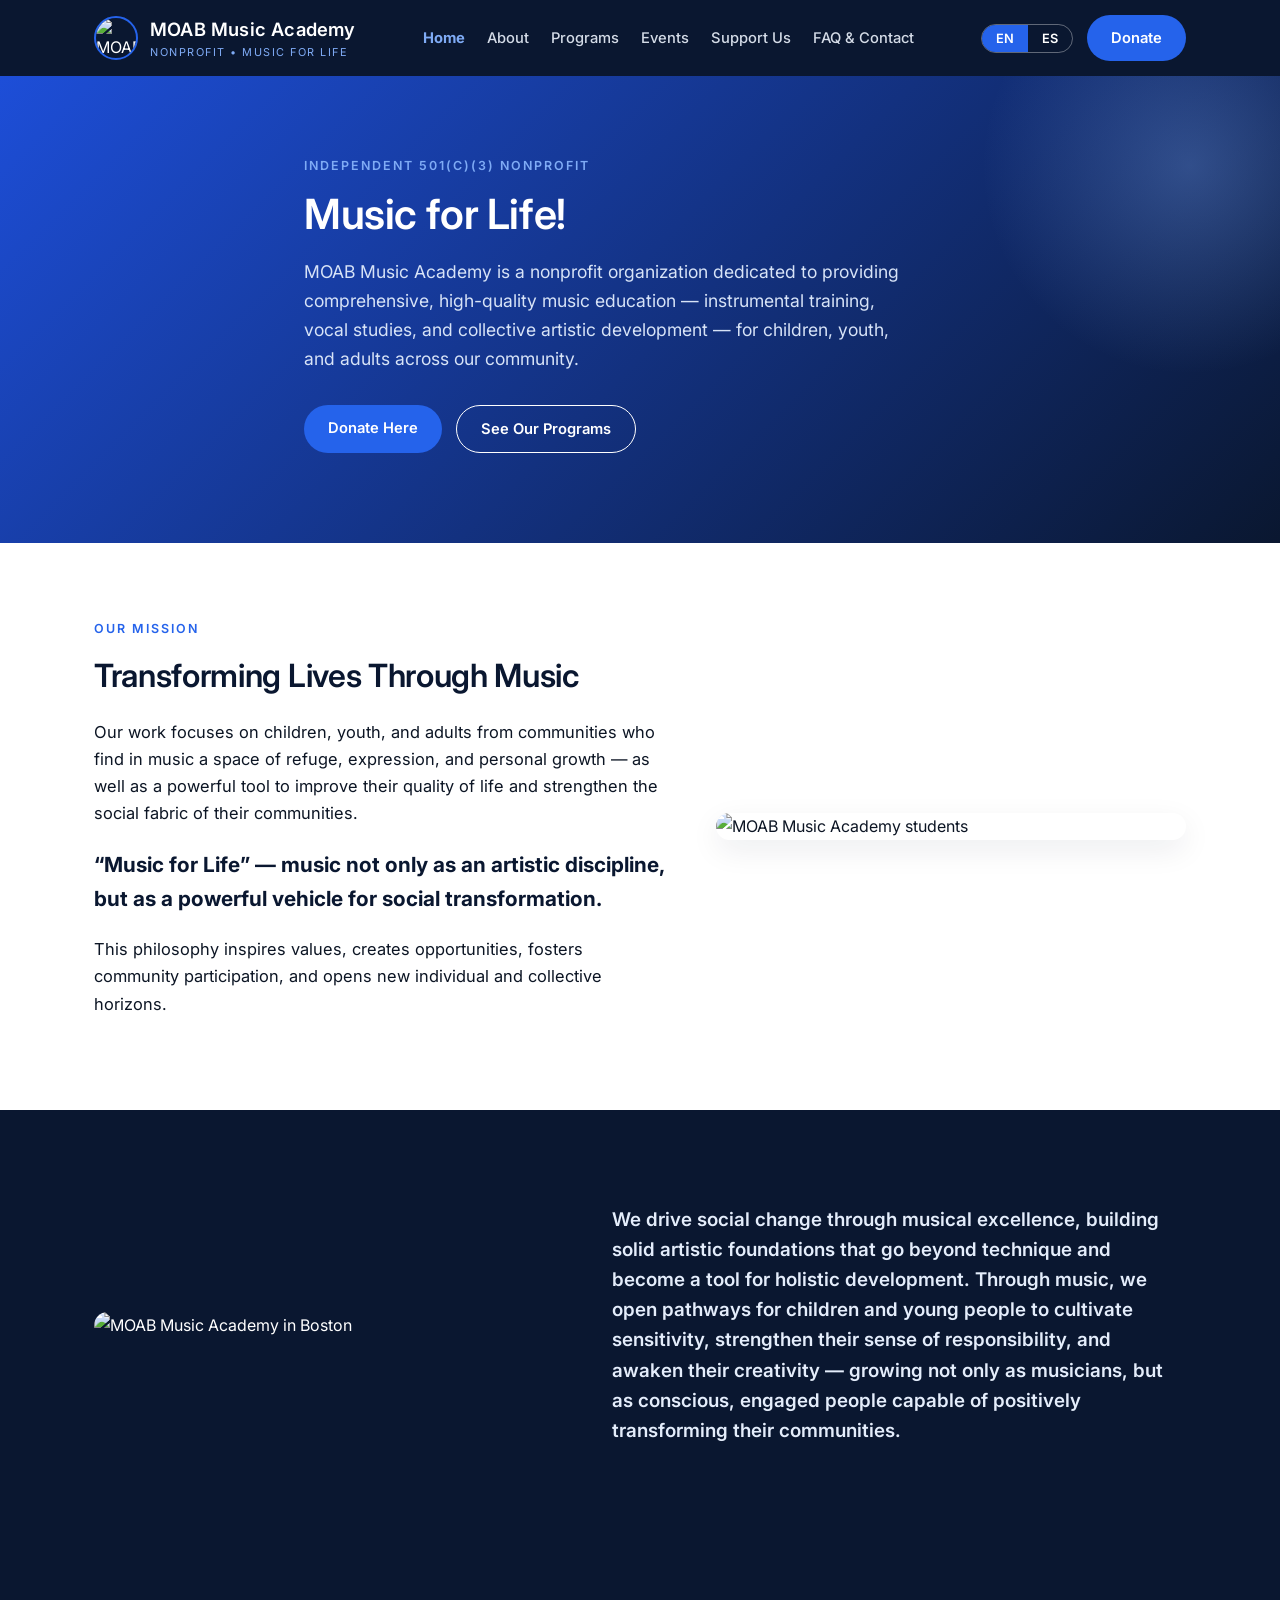
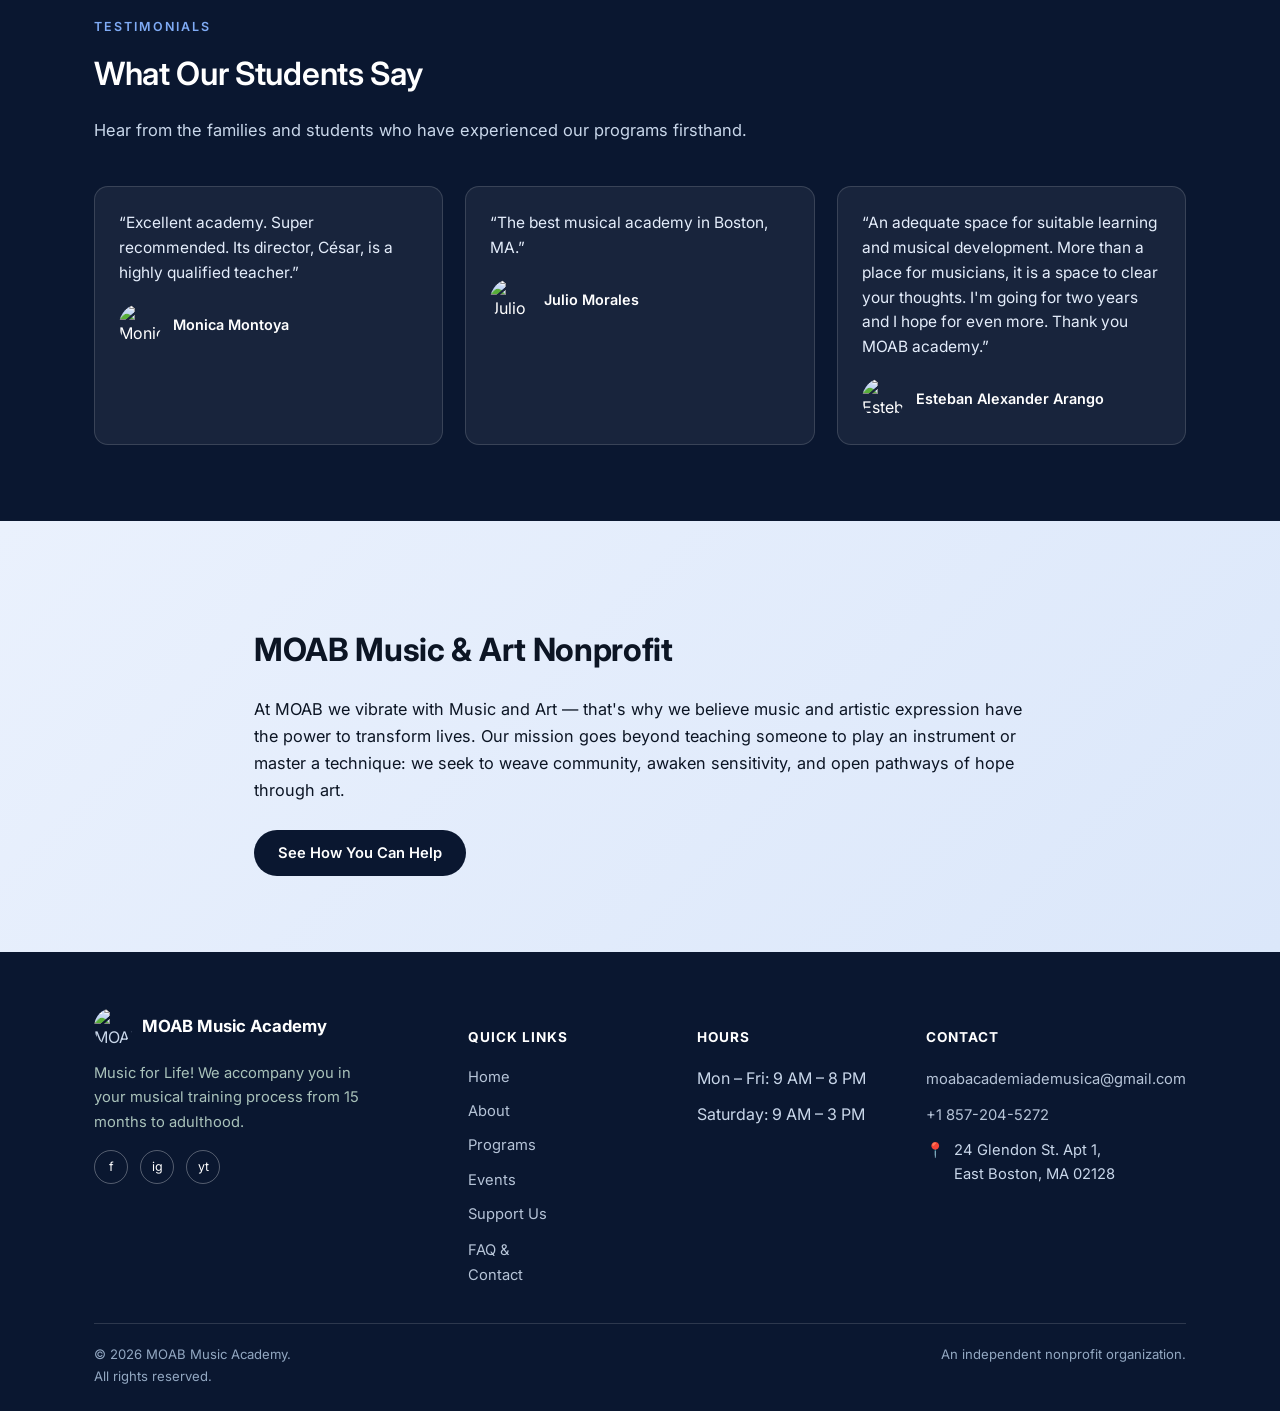
==== index.html @ a7139f4e "Initial Code Seed" ====
<!DOCTYPE html>
<html lang="en" data-lang="en">
<head>
<meta charset="UTF-8">
<meta name="viewport" content="width=device-width, initial-scale=1.0">
<title>MOAB Music Academy | Nonprofit — Music for Life</title>
<meta name="description" content="MOAB Music Academy is an independent nonprofit dedicated to transforming lives through comprehensive music education for children, youth, and adults.">
<link rel="icon" href="https://moabacademiademusica.com/wp-content/uploads/2023/11/moab-academia-de-musica.png">
<link rel="preconnect" href="https://fonts.googleapis.com">
<link href="https://fonts.googleapis.com/css2?family=Inter:wght@400;500;600;700;800&display=swap" rel="stylesheet">
<link rel="stylesheet" href="css/styles.css">
</head>
<body>

<header>
  <div class="header-inner wrap">
    <a class="brand-group" href="index.html">
      <img src="https://moabacademiademusica.com/wp-content/uploads/2023/11/moab-academia-de-musica.png" alt="MOAB Music Academy logo">
      <div class="brand">MOAB Music Academy
        <small><span data-i18n-en>Nonprofit &bull; Music for Life</span><span data-i18n-es>Sin fines de lucro &bull; Música para la Vida</span></small>
      </div>
    </a>
    <nav id="siteNav">
      <a href="index.html" class="active"><span data-i18n-en>Home</span><span data-i18n-es>Inicio</span></a>
      <a href="pages/about.html"><span data-i18n-en>About</span><span data-i18n-es>Nosotros</span></a>
      <a href="pages/programs.html"><span data-i18n-en>Programs</span><span data-i18n-es>Programas</span></a>
      <a href="pages/events.html"><span data-i18n-en>Events</span><span data-i18n-es>Eventos</span></a>
      <a href="pages/support.html"><span data-i18n-en>Support Us</span><span data-i18n-es>Apóyanos</span></a>
      <a href="pages/faq-contact.html"><span data-i18n-en>FAQ &amp; Contact</span><span data-i18n-es>FAQ y Contacto</span></a>
    </nav>
    <div class="header-actions">
      <div class="lang-toggle">
        <button type="button" data-set-lang="en" class="active">EN</button>
        <button type="button" data-set-lang="es">ES</button>
      </div>
      <a class="btn btn-gold" href="https://www.zeffy.com/en-US/donation-form/donate-to-make-a-difference-20877" target="_blank" rel="noopener">
        <span data-i18n-en>Donate</span><span data-i18n-es>Donar</span>
      </a>
      <button type="button" class="nav-toggle" id="navToggle" aria-label="Toggle navigation" aria-expanded="false">&#9776;</button>
    </div>
  </div>
</header>

<section class="hero">
  <div class="wrap hero-inner">
    <div class="eyebrow"><span data-i18n-en>Independent 501(c)(3) Nonprofit</span><span data-i18n-es>Organización Sin Fines de Lucro Independiente</span></div>
    <h1><span data-i18n-en>Music for Life!</span><span data-i18n-es>¡Música para la Vida!</span></h1>
    <p class="lead">
      <span data-i18n-en>MOAB Music Academy is a nonprofit organization dedicated to providing comprehensive, high-quality music education — instrumental training, vocal studies, and collective artistic development — for children, youth, and adults across our community.</span>
      <span data-i18n-es>MOAB academia de música es una organización sin fines de lucro dedicada a brindar educación musical integral y de alta calidad en formación instrumental, estudios vocales y procesos de desarrollo artístico colectivo, para niños, jóvenes y adultos de nuestra comunidad.</span>
    </p>
    <div class="hero-ctas">
      <a class="btn btn-gold" href="https://www.zeffy.com/en-US/donation-form/donate-to-make-a-difference-20877" target="_blank" rel="noopener">
        <span data-i18n-en>Donate Here</span><span data-i18n-es>Dona Aquí</span>
      </a>
      <a class="btn btn-outline" href="pages/programs.html"><span data-i18n-en>See Our Programs</span><span data-i18n-es>Ver Programas</span></a>
    </div>
  </div>
</section>

<section class="mission" id="mission">
  <div class="wrap mission-grid">
    <div>
      <div class="section-head" style="margin-bottom:0;">
        <div class="eyebrow"><span data-i18n-en>Our Mission</span><span data-i18n-es>Nuestra Misión</span></div>
        <h2><span data-i18n-en>Transforming Lives Through Music</span><span data-i18n-es>Transformando Vidas a través de la Música</span></h2>
      </div>
      <p>
        <span data-i18n-en>Our work focuses on children, youth, and adults from communities who find in music a space of refuge, expression, and personal growth — as well as a powerful tool to improve their quality of life and strengthen the social fabric of their communities.</span>
        <span data-i18n-es>Nuestro trabajo se centra en niños, jóvenes y adultos de comunidades que encuentran en la música un espacio de refugio, expresión y crecimiento personal, así como una poderosa herramienta para mejorar su calidad de vida y fortalecer el tejido social de sus entornos.</span>
      </p>
      <p class="quote">
        <span data-i18n-en>“Music for Life” — music not only as an artistic discipline, but as a powerful vehicle for social transformation.</span>
        <span data-i18n-es>«Música para la Vida» — la música no solo como disciplina artística, sino como un poderoso vehículo de transformación social.</span>
      </p>
      <p>
        <span data-i18n-en>This philosophy inspires values, creates opportunities, fosters community participation, and opens new individual and collective horizons.</span>
        <span data-i18n-es>Esta filosofía inspira valores, crea oportunidades, fomenta la participación comunitaria y abre nuevos horizontes individuales y colectivos.</span>
      </p>
    </div>
    <figure>
      <img src="https://moabacademiademusica.com/wp-content/uploads/2025/07/WhatsApp-Image-2025-07-31-at-12.45.04-PM-1024x768.jpeg" alt="MOAB Music Academy students">
    </figure>
  </div>
</section>

<section class="impact">
  <div class="wrap impact-grid">
    <figure>
      <img src="https://moabacademiademusica.com/wp-content/uploads/2024/02/moab-academia-de-musica-en-boston-1024x640.jpg" alt="MOAB Music Academy in Boston">
    </figure>
    <p>
      <span data-i18n-en>We drive social change through musical excellence, building solid artistic foundations that go beyond technique and become a tool for holistic development. Through music, we open pathways for children and young people to cultivate sensitivity, strengthen their sense of responsibility, and awaken their creativity — growing not only as musicians, but as conscious, engaged people capable of positively transforming their communities.</span>
      <span data-i18n-es>Impulsamos el cambio social a través de la excelencia musical, construyendo bases artísticas sólidas que van más allá de la técnica y se convierten en una herramienta para el desarrollo integral. A través de la música, abrimos caminos para que niños y jóvenes cultiven la sensibilidad, fortalezcan su sentido de responsabilidad y despierten su creatividad, creciendo no solo como músicos, sino como personas conscientes y comprometidas, capaces de transformar positivamente sus comunidades.</span>
    </p>
  </div>
</section>

<section class="testimonials" id="testimonials">
  <div class="wrap">
    <div class="section-head">
      <div class="eyebrow">Testimonials</div>
      <h2><span data-i18n-en>What Our Students Say</span><span data-i18n-es>Lo Que Dicen Nuestros Estudiantes</span></h2>
      <p><span data-i18n-en>Hear from the families and students who have experienced our programs firsthand.</span><span data-i18n-es>Escucha a las familias y estudiantes que han vivido nuestros programas de primera mano.</span></p>
    </div>
    <div class="testimonial-grid">
      <div class="testimonial-card">
        <p class="quote-text">
          <span data-i18n-en>“Excellent academy. Super recommended. Its director, César, is a highly qualified teacher.”</span>
          <span data-i18n-es>«Excelente academia. Súper recomendada. Su director, César, es un profesor altamente calificado.»</span>
        </p>
        <div class="testimonial-author">
          <img src="https://lh3.googleusercontent.com/a/ACg8ocKk3Lwdrh3x44LykgbctIXeVaFhOirCBmru7QpdMvoB=w75-h75-p-rp-mo-br100" alt="Monica Montoya">
          <span>Monica Montoya</span>
        </div>
      </div>
      <div class="testimonial-card">
        <p class="quote-text">
          <span data-i18n-en>“The best musical academy in Boston, MA.”</span>
          <span data-i18n-es>«La mejor academia musical en Boston, MA.»</span>
        </p>
        <div class="testimonial-author">
          <img src="https://lh3.googleusercontent.com/a-/ALV-UjWRzbzKR6xZfwH-UY7AL3IWiuoI43zKvh2vhOGng_5Vin4=w75-h75-p-rp-mo-ba2-br100" alt="Julio Morales">
          <span>Julio Morales</span>
        </div>
      </div>
      <div class="testimonial-card">
        <p class="quote-text">
          <span data-i18n-en>“An adequate space for suitable learning and musical development. More than a place for musicians, it is a space to clear your thoughts. I'm going for two years and I hope for even more. Thank you MOAB academy.”</span>
          <span data-i18n-es>«Un espacio adecuado para el aprendizaje y desarrollo musical. Más que un lugar para músicos, es un espacio para despejar la mente. Llevo dos años y espero muchos más. Gracias academia MOAB.»</span>
        </p>
        <div class="testimonial-author">
          <img src="https://lh3.googleusercontent.com/a-/ALV-UjVg_ewZDcmVpudzmYICzy_cIBeMr6qkjnoK7-DQwFix1kt4=w75-h75-p-rp-mo-br100" alt="Esteban Alexander Arango">
          <span>Esteban Alexander Arango</span>
        </div>
      </div>
    </div>
  </div>
</section>

<section class="statement">
  <div class="wrap statement-inner">
    <h2><span data-i18n-en>MOAB Music &amp; Art Nonprofit</span><span data-i18n-es>MOAB Música y Arte Nonprofit</span></h2>
    <p>
      <span data-i18n-en>At MOAB we vibrate with Music and Art — that's why we believe music and artistic expression have the power to transform lives. Our mission goes beyond teaching someone to play an instrument or master a technique: we seek to weave community, awaken sensitivity, and open pathways of hope through art.</span>
      <span data-i18n-es>En MOAB vibramos con la Música y el Arte, es por esto que creemos que la música y las expresiones artísticas tienen el poder de transformar vidas. Nuestra misión va más allá de enseñar a tocar un instrumento o dominar una técnica: buscamos tejer comunidad, despertar sensibilidad y abrir caminos de esperanza a través del arte.</span>
    </p>
    <a class="btn" href="pages/support.html">
      <span data-i18n-en>See How You Can Help</span><span data-i18n-es>Mira Cómo Puedes Ayudar</span>
    </a>
  </div>
</section>

<footer id="contact">
  <div class="wrap">
    <div class="footer-grid">
      <div>
        <div class="footer-brand">
          <img src="https://moabacademiademusica.com/wp-content/uploads/2023/11/moab-academia-de-musica.png" alt="MOAB logo">
          <span>MOAB Music Academy</span>
        </div>
        <p style="max-width:280px; font-size:0.92rem; color:#a9c2ba;">
          <span data-i18n-en>Music for Life! We accompany you in your musical training process from 15 months to adulthood.</span>
          <span data-i18n-es>¡Música para la Vida! Te acompañamos en tu proceso de formación musical desde los 15 meses hasta la adultez.</span>
        </p>
        <div class="socials">
          <a href="https://www.facebook.com/moabacademiamusica" target="_blank" rel="noopener" aria-label="Facebook">f</a>
          <a href="https://www.instagram.com/moab_academia_musica/" target="_blank" rel="noopener" aria-label="Instagram">ig</a>
          <a href="https://youtube.com/@MoabAcademia?si=XvDRwm4BklLlCstu" target="_blank" rel="noopener" aria-label="YouTube">yt</a>
        </div>
      </div>
      <div>
        <h4><span data-i18n-en>Quick Links</span><span data-i18n-es>Enlaces</span></h4>
        <ul>
          <li><a href="index.html"><span data-i18n-en>Home</span><span data-i18n-es>Inicio</span></a></li>
          <li><a href="pages/about.html"><span data-i18n-en>About</span><span data-i18n-es>Nosotros</span></a></li>
          <li><a href="pages/programs.html"><span data-i18n-en>Programs</span><span data-i18n-es>Programas</span></a></li>
          <li><a href="pages/events.html"><span data-i18n-en>Events</span><span data-i18n-es>Eventos</span></a></li>
          <li><a href="pages/support.html"><span data-i18n-en>Support Us</span><span data-i18n-es>Apóyanos</span></a></li>
          <li><a href="pages/faq-contact.html">FAQ &amp; <span data-i18n-en>Contact</span><span data-i18n-es>Contacto</span></a></li>
        </ul>
      </div>
      <div>
        <h4><span data-i18n-en>Hours</span><span data-i18n-es>Horario</span></h4>
        <ul>
          <li><span data-i18n-en>Mon – Fri: 9 AM – 8 PM</span><span data-i18n-es>Lun – Vie: 9 AM – 8 PM</span></li>
          <li><span data-i18n-en>Saturday: 9 AM – 3 PM</span><span data-i18n-es>Sábado: 9 AM – 3 PM</span></li>
        </ul>
      </div>
      <div>
        <h4><span data-i18n-en>Contact</span><span data-i18n-es>Contacto</span></h4>
        <ul>
          <li><a href="mailto:moabacademiademusica@gmail.com">moabacademiademusica@gmail.com</a></li>
          <li><a href="tel:+18572045272">+1 857-204-5272</a></li>
          <li class="address-block">
            <span>&#128205;</span>
            <span>24 Glendon St. Apt 1,<br>East Boston, MA 02128</span>
          </li>
        </ul>
      </div>
    </div>
    <div class="footer-bottom">
      <span>&copy; 2026 MOAB Music Academy. <span data-i18n-en>All rights reserved.</span><span data-i18n-es>Todos los derechos reservados.</span></span>
      <span data-i18n-en>An independent nonprofit organization.</span>
      <span data-i18n-es>Una organización independiente sin fines de lucro.</span>
    </div>
  </div>
</footer>

<script src="js/script.js"></script>
</body>
</html>
---- css/styles.css ----
:root{
  --ink:#0c1524;
  --teal:#1d4ed8;
  --teal-dark:#0a1730;
  --gold:#2563eb;
  --gold-light:#7fabf5;
  --cream:#f5f8fd;
  --paper:#ffffff;
  --muted:#57667a;
  --border:#dee6f2;
  --radius:14px;
  --shadow:0 10px 30px rgba(10,23,48,0.08);
}
*{box-sizing:border-box;}
html{scroll-behavior:smooth;}
body{
  margin:0;
  font-family:'Inter',sans-serif;
  color:var(--ink);
  background:var(--cream);
  line-height:1.65;
}
h1,h2,h3,h4,.brand{
  font-family:'Inter',sans-serif;
  font-weight:700;
  letter-spacing:-0.01em;
}
a{color:inherit;}
img{max-width:100%;display:block;}
.wrap{max-width:1140px;margin:0 auto;padding:0 24px;}
[data-i18n-es]{display:none;}
html[data-lang="es"] [data-i18n-en]{display:none;}
html[data-lang="es"] [data-i18n-es]{display:inline;}
html[data-lang="es"] span[data-i18n-es], html[data-lang="es"] p[data-i18n-es], html[data-lang="es"] div[data-i18n-es]{display:block;}
html[data-lang="en"] span[data-i18n-en], html[data-lang="en"] p[data-i18n-en], html[data-lang="en"] div[data-i18n-en]{display:block;}

/* HEADER */
header{
  position:sticky; top:0; z-index:50;
  background:var(--teal-dark);
  color:#fff;
}
.header-inner{
  display:flex; align-items:center; justify-content:space-between;
  padding:14px 24px; gap:20px; flex-wrap:wrap;
}
.brand-group{display:flex; align-items:center; gap:12px; text-decoration:none;}
.brand-group img{width:44px; height:44px; border-radius:50%; border:2px solid var(--gold);}
.brand{font-size:1.15rem; font-weight:600; color:#fff; letter-spacing:0.2px;}
.brand small{display:block; font-family:'Inter',sans-serif; font-weight:400; font-size:0.68rem; color:var(--gold-light); letter-spacing:1.5px; text-transform:uppercase;}
nav{display:flex; align-items:center; gap:22px; flex-wrap:wrap;}
nav a{
  font-size:0.92rem; font-weight:500; text-decoration:none;
  color:#eaf1fb; opacity:0.9; transition:opacity .2s;
}
nav a:hover, nav a.active{opacity:1;}
nav a.active{color:var(--gold-light); font-weight:700;}
.header-actions{display:flex; align-items:center; gap:14px;}
.lang-toggle{
  display:flex; border:1px solid rgba(255,255,255,0.35); border-radius:999px; overflow:hidden;
}
.lang-toggle button{
  border:none; background:transparent; color:#fff; padding:6px 14px; font-size:0.8rem; font-weight:600; cursor:pointer;
  font-family:'Inter',sans-serif;
}
.lang-toggle button.active{background:var(--gold); color:#fff;}
.btn{
  display:inline-block; padding:11px 24px; border-radius:999px; font-weight:600; font-size:0.92rem;
  text-decoration:none; transition:transform .18s ease, box-shadow .18s ease;
}
.btn-gold{background:var(--gold); color:#fff;}
.btn-gold:hover{transform:translateY(-2px); box-shadow:0 8px 18px rgba(37,99,235,0.35);}
.btn-outline{border:1.5px solid #fff; color:#fff; background:transparent;}
.btn-outline:hover{background:rgba(255,255,255,0.12);}

/* NAV TOGGLE (mobile) */
.nav-toggle{
  display:none; background:none; border:1px solid rgba(255,255,255,0.35); border-radius:8px;
  color:#fff; padding:7px 11px; font-size:1.05rem; cursor:pointer; line-height:1;
}

/* HERO (home) */
.hero{
  background:linear-gradient(135deg, var(--teal) 0%, var(--teal-dark) 100%);
  color:#fff; padding:80px 0 90px; position:relative; overflow:hidden;
}
.hero::after{
  content:""; position:absolute; right:-120px; top:-120px; width:420px; height:420px;
  border-radius:50%; background:radial-gradient(circle, rgba(127,171,245,0.30), transparent 70%);
}
.hero-inner{position:relative; z-index:1; max-width:720px;}
.eyebrow{
  color:var(--gold-light); text-transform:uppercase; letter-spacing:2px; font-size:0.78rem; font-weight:600;
}
.hero h1{font-size:2.6rem; line-height:1.15; margin:14px 0 18px; font-weight:600;}
.hero p.lead{font-size:1.1rem; color:#d7e3f7; max-width:600px; margin-bottom:32px;}
.hero-ctas{display:flex; gap:14px; flex-wrap:wrap;}

/* PAGE HERO (inner pages) */
.page-hero{
  background:linear-gradient(135deg, var(--teal) 0%, var(--teal-dark) 100%);
  color:#fff; padding:56px 0; position:relative; overflow:hidden;
}
.page-hero::after{
  content:""; position:absolute; right:-100px; top:-100px; width:320px; height:320px;
  border-radius:50%; background:radial-gradient(circle, rgba(127,171,245,0.28), transparent 70%);
}
.page-hero-inner{position:relative; z-index:1;}
.page-hero h1{font-size:2.1rem; margin:10px 0 8px; font-weight:600;}
.page-hero .crumbs{font-size:0.86rem; color:#c9d7ea;}
.page-hero .crumbs a{text-decoration:none; opacity:0.85;}
.page-hero .crumbs a:hover{opacity:1;}
.page-hero p.lead{font-size:1.02rem; color:#d7e3f7; max-width:620px; margin:8px 0 0;}

section{padding:76px 0;}
.section-head{max-width:680px; margin-bottom:42px;}
.section-head .eyebrow{color:var(--gold); }
.section-head h2{font-size:2rem; margin:10px 0 12px; font-weight:600; color:var(--teal-dark);}
.section-head p{color:var(--muted); font-size:1.03rem;}

.mission{background:var(--paper);}
.mission-grid{display:grid; grid-template-columns:1.1fr 0.9fr; gap:48px; align-items:center;}
.mission-grid p{color:var(--ink); font-size:1.03rem; margin-bottom:16px;}
.mission-grid .quote{
  font-family:'Inter',sans-serif; font-size:1.3rem; color:var(--teal-dark); font-weight:700; margin:20px 0;
}
.mission-grid figure{margin:0; border-radius:var(--radius); overflow:hidden; box-shadow:var(--shadow);}
.mission-grid figure img{width:100%; height:100%; object-fit:cover;}

.impact{background:var(--teal-dark); color:#fff;}
.impact-grid{display:grid; grid-template-columns:0.9fr 1.1fr; gap:48px; align-items:center;}
.impact-grid figure{margin:0; border-radius:var(--radius); overflow:hidden;}
.impact-grid figure img{width:100%;}
.impact-grid p{font-size:1.18rem; font-family:'Inter',sans-serif; font-weight:600; line-height:1.6; color:#e4edfb;}

.programs{background:var(--cream);}
.program-grid{
  display:grid; grid-template-columns:repeat(3, 1fr); gap:22px;
}
.program-card{
  background:var(--paper); border-radius:var(--radius); overflow:hidden; box-shadow:var(--shadow);
  border:1px solid var(--border);
}
.program-card img{width:100%; aspect-ratio:4/3.4; object-fit:cover;}
.program-card .program-caption{padding:14px 16px 18px;}
.program-card .program-caption h4{margin:0 0 4px; font-size:1rem; color:var(--teal-dark);}
.program-card .program-caption p{margin:0; color:var(--muted); font-size:0.88rem; line-height:1.5;}

.support{background:var(--paper);}
.support-grid{display:grid; grid-template-columns:repeat(3, 1fr); gap:26px;}
.support-card{
  border:1px solid var(--border); border-radius:var(--radius); padding:28px; background:var(--cream);
  display:flex; flex-direction:column; gap:14px;
}
.support-card h3{margin:0; font-size:1.2rem; color:var(--teal-dark);}
.support-card p{color:var(--muted); font-size:0.96rem; margin:0; flex-grow:1;}
.support-card .btn{align-self:flex-start;}
.support-card .tag{
  align-self:flex-start; background:#e2ecfb; color:var(--teal); font-size:0.72rem; font-weight:700;
  text-transform:uppercase; letter-spacing:0.8px; padding:4px 10px; border-radius:999px;
}

.statement{
  background:linear-gradient(135deg, #eaf1fd 0%, #dbe7fa 100%);
  color:var(--ink);
}
.statement-inner{max-width:820px;}
.statement h2{font-size:2rem; margin-bottom:20px;}
.statement p{margin-bottom:16px; font-size:1.02rem;}
.statement .btn{margin-top:10px; background:var(--teal-dark); color:#fff;}
.statement .btn:hover{box-shadow:0 8px 18px rgba(10,23,48,0.35);}

.faq{background:var(--cream);}
.faq-item{
  border-bottom:1px solid var(--border); padding:20px 0;
}
.faq-item summary{
  cursor:pointer; font-weight:600; font-size:1.05rem; color:var(--teal-dark); list-style:none;
  display:flex; justify-content:space-between; align-items:center; gap:16px;
}
.faq-item summary::-webkit-details-marker{display:none;}
.faq-item summary::after{content:"+"; font-size:1.4rem; color:var(--gold); flex-shrink:0; font-weight:400;}
.faq-item[open] summary::after{content:"\2212";}
.faq-item p{color:var(--muted); margin:14px 0 0; font-size:0.97rem;}

/* ABOUT */
.about{background:var(--paper);}
.about-lead{max-width:720px; margin-bottom:36px; color:var(--muted); font-size:1.03rem;}
.about-features{display:grid; grid-template-columns:repeat(3,1fr); gap:24px; margin-bottom:48px;}
.about-feature{
  display:flex; gap:16px; align-items:flex-start; padding:22px; border:1px solid var(--border);
  border-radius:var(--radius); background:var(--cream);
}
.about-feature img{width:52px; height:52px; border-radius:50%; flex-shrink:0; object-fit:cover;}
.about-feature p{margin:0; color:var(--muted); font-size:0.93rem; line-height:1.55;}
.about-gallery{display:grid; grid-template-columns:repeat(3,1fr); gap:18px;}
.about-gallery img{width:100%; height:230px; object-fit:cover; border-radius:var(--radius); box-shadow:var(--shadow);}

/* TEAM */
.team{background:var(--cream);}
.team-grid{display:grid; grid-template-columns:repeat(4,1fr); gap:22px;}
.team-card{background:var(--paper); border:1px solid var(--border); border-radius:var(--radius); overflow:hidden; text-align:center; box-shadow:var(--shadow);}
.team-card img{width:100%; aspect-ratio:1/1; object-fit:cover;}
.team-card .team-info{padding:16px 14px 20px;}
.team-card h4{margin:0 0 4px; font-size:1rem; color:var(--teal-dark);}
.team-card p{margin:0; color:var(--muted); font-size:0.84rem;}

/* EVENTS */
.events{background:var(--paper);}
.events-grid{columns:4; column-gap:18px;}
.events-grid figure{margin:0 0 18px; break-inside:avoid; border-radius:var(--radius); overflow:hidden; box-shadow:var(--shadow);}
.events-grid img{width:100%; display:block;}

/* TESTIMONIALS */
.testimonials{background:var(--teal-dark); color:#fff;}
.testimonials .section-head h2{color:#fff;}
.testimonials .section-head p{color:#c9d7ea;}
.testimonials .section-head .eyebrow{color:var(--gold-light);}
.testimonial-grid{display:grid; grid-template-columns:repeat(3,1fr); gap:22px;}
.testimonial-card{background:rgba(255,255,255,0.06); border:1px solid rgba(255,255,255,0.14); border-radius:var(--radius); padding:24px;}
.testimonial-card p.quote-text{font-size:0.97rem; color:#e4edfb; margin:0 0 18px; line-height:1.6;}
.testimonial-author{display:flex; align-items:center; gap:12px;}
.testimonial-author img{width:42px; height:42px; border-radius:50%; object-fit:cover;}
.testimonial-author span{font-weight:600; font-size:0.9rem;}

/* QR NOTE */
.qr-note{
  margin-top:32px; display:flex; align-items:center; gap:20px; padding:20px; border:1px solid var(--border);
  border-radius:var(--radius); background:var(--cream); max-width:540px;
}
.qr-note img{width:88px; height:88px; border-radius:8px; flex-shrink:0; object-fit:cover;}
.qr-note p{margin:0; color:var(--muted); font-size:0.9rem;}

.address-block{display:flex; gap:10px; align-items:flex-start; font-size:0.92rem; color:#c9d7ea;}

/* CONTACT PAGE */
.contact{background:var(--paper);}
.contact-grid{display:grid; grid-template-columns:1fr 1fr; gap:48px; align-items:start;}
.contact-card{
  border:1px solid var(--border); border-radius:var(--radius); background:var(--cream); padding:28px;
  display:flex; flex-direction:column; gap:18px;
}
.contact-row{display:flex; gap:14px; align-items:flex-start;}
.contact-row .icon{
  width:40px; height:40px; border-radius:50%; background:var(--teal); color:#fff; flex-shrink:0;
  display:flex; align-items:center; justify-content:center; font-size:1rem;
}
.contact-row h4{margin:0 0 4px; font-size:0.95rem; color:var(--teal-dark);}
.contact-row p, .contact-row a{margin:0; color:var(--muted); font-size:0.93rem; text-decoration:none;}
.contact-row a:hover{color:var(--teal);}
.map-frame{border-radius:var(--radius); overflow:hidden; box-shadow:var(--shadow); border:1px solid var(--border);}
.map-frame iframe{width:100%; height:340px; border:0; display:block;}

footer{background:var(--teal-dark); color:#c9d7ea; padding:56px 0 24px;}
.footer-grid{
  display:grid; grid-template-columns:1.4fr 0.8fr 0.8fr 1fr; gap:36px; margin-bottom:36px;
}
.footer-grid h4{color:#fff; font-family:'Inter',sans-serif; font-size:0.85rem; text-transform:uppercase; letter-spacing:1px; margin-bottom:16px;}
.footer-brand{display:flex; align-items:center; gap:10px; margin-bottom:14px;}
.footer-brand img{width:38px; height:38px; border-radius:50%;}
.footer-brand span{font-family:'Inter',sans-serif; font-weight:700; color:#fff; font-size:1.05rem;}
.footer-grid ul{list-style:none; padding:0; margin:0; display:flex; flex-direction:column; gap:10px;}
.footer-grid ul a{text-decoration:none; color:#c9d7ea; font-size:0.92rem; opacity:0.9;}
.footer-grid ul a:hover{opacity:1; color:var(--gold-light);}
.socials{display:flex; gap:12px; margin-top:16px;}
.socials a{
  width:34px; height:34px; border-radius:50%; border:1px solid rgba(255,255,255,0.3);
  display:flex; align-items:center; justify-content:center; font-size:0.78rem; text-decoration:none; color:#fff;
}
.footer-bottom{
  border-top:1px solid rgba(255,255,255,0.14); padding-top:20px; display:flex; justify-content:space-between;
  flex-wrap:wrap; gap:10px; font-size:0.82rem; color:#93a8c2;
}

@media (max-width:860px){
  .mission-grid, .impact-grid, .contact-grid{grid-template-columns:1fr;}
  .program-grid, .support-grid{grid-template-columns:repeat(2,1fr);}
  .about-features, .about-gallery{grid-template-columns:repeat(2,1fr);}
  .team-grid{grid-template-columns:repeat(2,1fr);}
  .events-grid{columns:2;}
  .testimonial-grid{grid-template-columns:1fr;}
  .footer-grid{grid-template-columns:1fr 1fr;}
  nav{
    display:none; position:absolute; top:100%; left:0; right:0; background:var(--teal-dark);
    flex-direction:column; align-items:flex-start; gap:0; padding:8px 24px 18px; box-shadow:var(--shadow);
  }
  nav.open{display:flex;}
  nav a{padding:10px 0; width:100%; border-bottom:1px solid rgba(255,255,255,0.08);}
  .nav-toggle{display:inline-flex;}
}
@media (max-width:520px){
  .program-grid, .support-grid, .about-features, .about-gallery, .team-grid{grid-template-columns:1fr;}
  .events-grid{columns:1;}
  .hero h1{font-size:2rem;}
  .page-hero h1{font-size:1.7rem;}
  .qr-note{flex-direction:column; align-items:flex-start;}
}
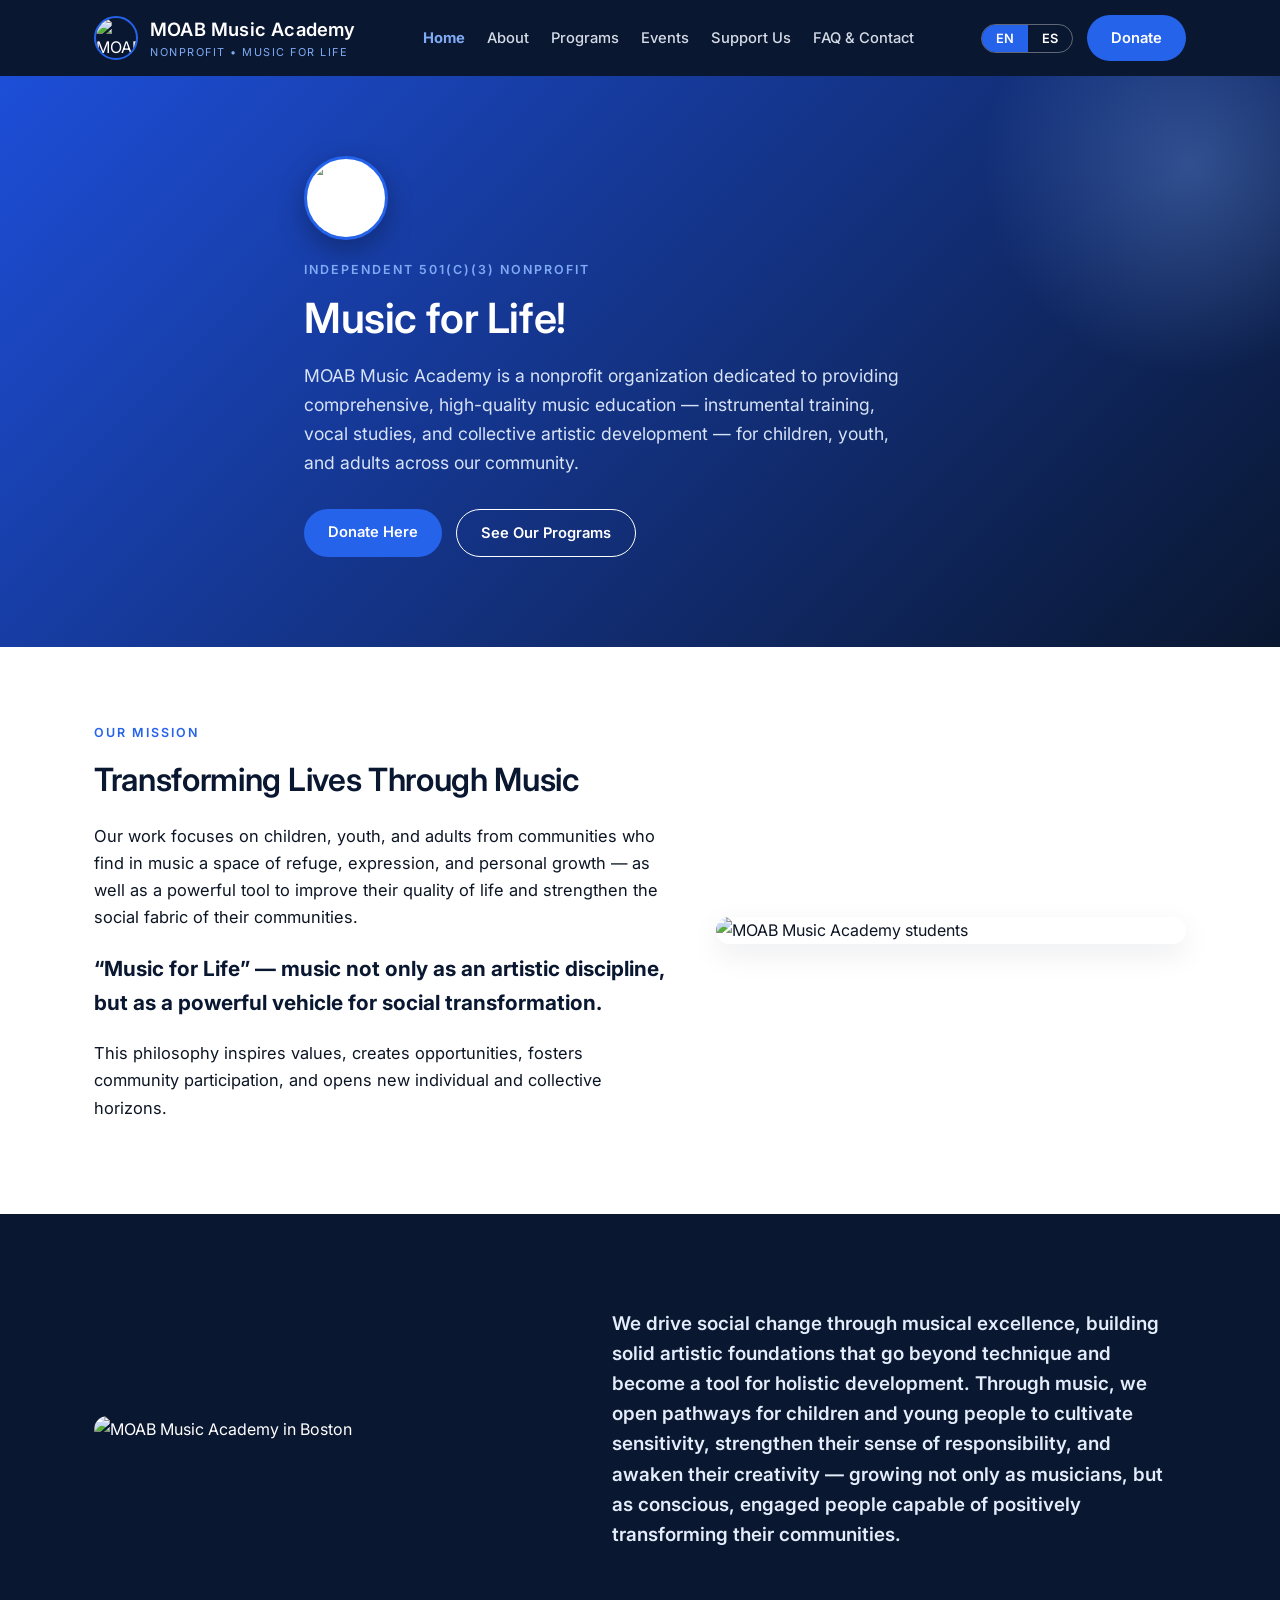
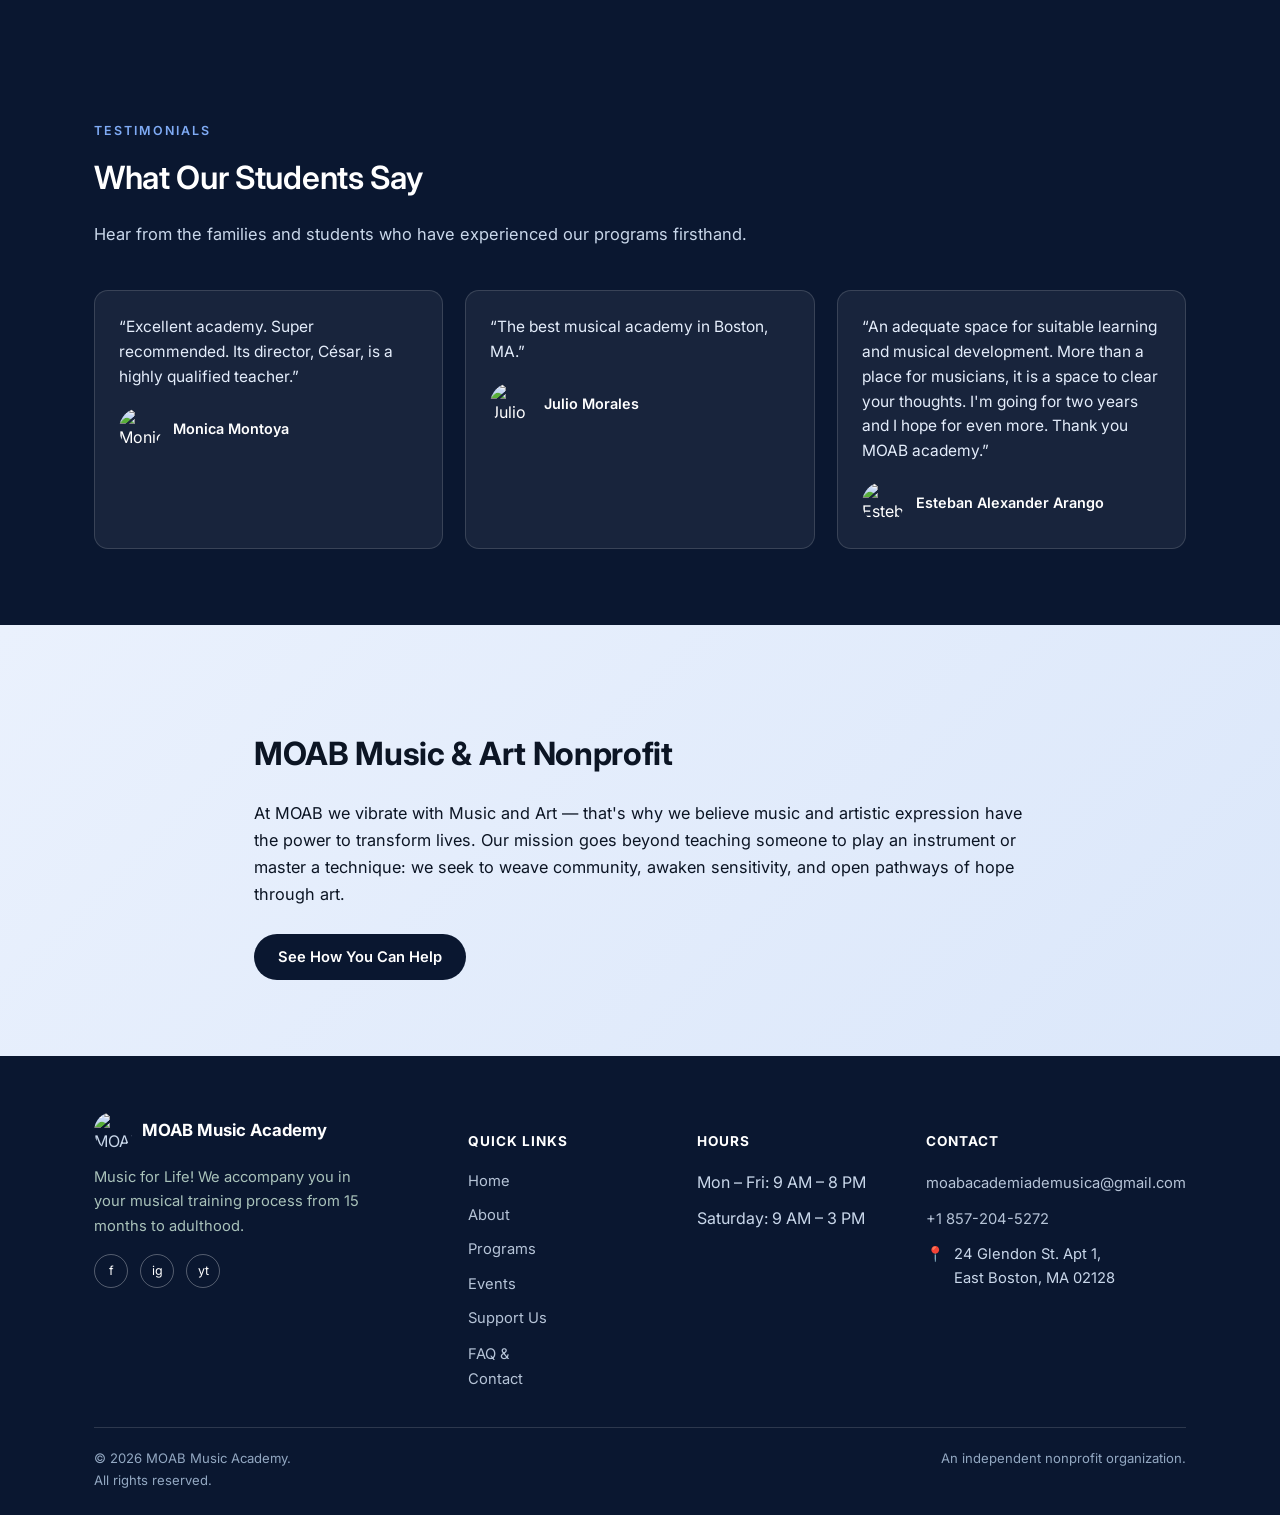
==== commit 96cf9188: "Add MOAB logo badge to home page hero section Displays the academy logo above the eyebrow text in th" ====
--- a/index.html
+++ b/index.html
@@ -43,6 +43,7 @@
 
 <section class="hero">
   <div class="wrap hero-inner">
+    <img class="hero-logo" src="https://moabacademiademusica.com/wp-content/uploads/2023/11/moab-academia-de-musica.png" alt="MOAB Music Academy logo">
     <div class="eyebrow"><span data-i18n-en>Independent 501(c)(3) Nonprofit</span><span data-i18n-es>Organización Sin Fines de Lucro Independiente</span></div>
     <h1><span data-i18n-en>Music for Life!</span><span data-i18n-es>¡Música para la Vida!</span></h1>
     <p class="lead">
--- a/css/styles.css
+++ b/css/styles.css
@@ -89,6 +89,10 @@
   border-radius:50%; background:radial-gradient(circle, rgba(127,171,245,0.30), transparent 70%);
 }
 .hero-inner{position:relative; z-index:1; max-width:720px;}
+.hero-logo{
+  width:84px; height:84px; border-radius:50%; border:3px solid var(--gold);
+  background:#fff; box-shadow:0 10px 26px rgba(6,14,32,0.35); margin-bottom:20px;
+}
 .eyebrow{
   color:var(--gold-light); text-transform:uppercase; letter-spacing:2px; font-size:0.78rem; font-weight:600;
 }
@@ -99,18 +103,34 @@
 /* PAGE HERO (inner pages) */
 .page-hero{
   background:linear-gradient(135deg, var(--teal) 0%, var(--teal-dark) 100%);
-  color:#fff; padding:56px 0; position:relative; overflow:hidden;
+  color:#fff; padding:88px 0; position:relative; overflow:hidden; min-height:440px; display:flex; align-items:center;
 }
 .page-hero::after{
   content:""; position:absolute; right:-100px; top:-100px; width:320px; height:320px;
   border-radius:50%; background:radial-gradient(circle, rgba(127,171,245,0.28), transparent 70%);
 }
-.page-hero-inner{position:relative; z-index:1;}
-.page-hero h1{font-size:2.1rem; margin:10px 0 8px; font-weight:600;}
+.page-hero::before{
+  content:""; position:absolute; left:-90px; bottom:-130px; width:280px; height:280px;
+  border-radius:50%; background:radial-gradient(circle, rgba(37,99,235,0.3), transparent 70%);
+}
+.page-hero-inner{
+  position:relative; z-index:1; width:100%;
+  display:grid; grid-template-columns:1.1fr 0.9fr; gap:48px; align-items:center;
+}
+.page-hero h1{font-size:2.3rem; margin:10px 0 8px; font-weight:600;}
 .page-hero .crumbs{font-size:0.86rem; color:#c9d7ea;}
 .page-hero .crumbs a{text-decoration:none; opacity:0.85;}
 .page-hero .crumbs a:hover{opacity:1;}
-.page-hero p.lead{font-size:1.02rem; color:#d7e3f7; max-width:620px; margin:8px 0 0;}
+.page-hero p.lead{font-size:1.04rem; color:#d7e3f7; max-width:520px; margin:8px 0 0;}
+.page-hero-media{position:relative;}
+.page-hero-media::before{
+  content:""; position:absolute; top:-18px; left:-18px; width:74px; height:74px;
+  border:3px solid var(--gold-light); border-radius:50%; opacity:0.55; z-index:0;
+}
+.page-hero-media img{
+  position:relative; z-index:1; width:100%; aspect-ratio:4/3; object-fit:cover;
+  border-radius:var(--radius); box-shadow:0 20px 45px rgba(6,14,32,0.35); border:4px solid rgba(255,255,255,0.18);
+}
 
 section{padding:76px 0;}
 .section-head{max-width:680px; margin-bottom:42px;}
@@ -280,6 +300,9 @@
   .events-grid{columns:2;}
   .testimonial-grid{grid-template-columns:1fr;}
   .footer-grid{grid-template-columns:1fr 1fr;}
+  .page-hero{min-height:0; padding:48px 0;}
+  .page-hero-inner{grid-template-columns:1fr;}
+  .page-hero-media{order:-1; max-width:360px; margin:0 auto;}
   nav{
     display:none; position:absolute; top:100%; left:0; right:0; background:var(--teal-dark);
     flex-direction:column; align-items:flex-start; gap:0; padding:8px 24px 18px; box-shadow:var(--shadow);
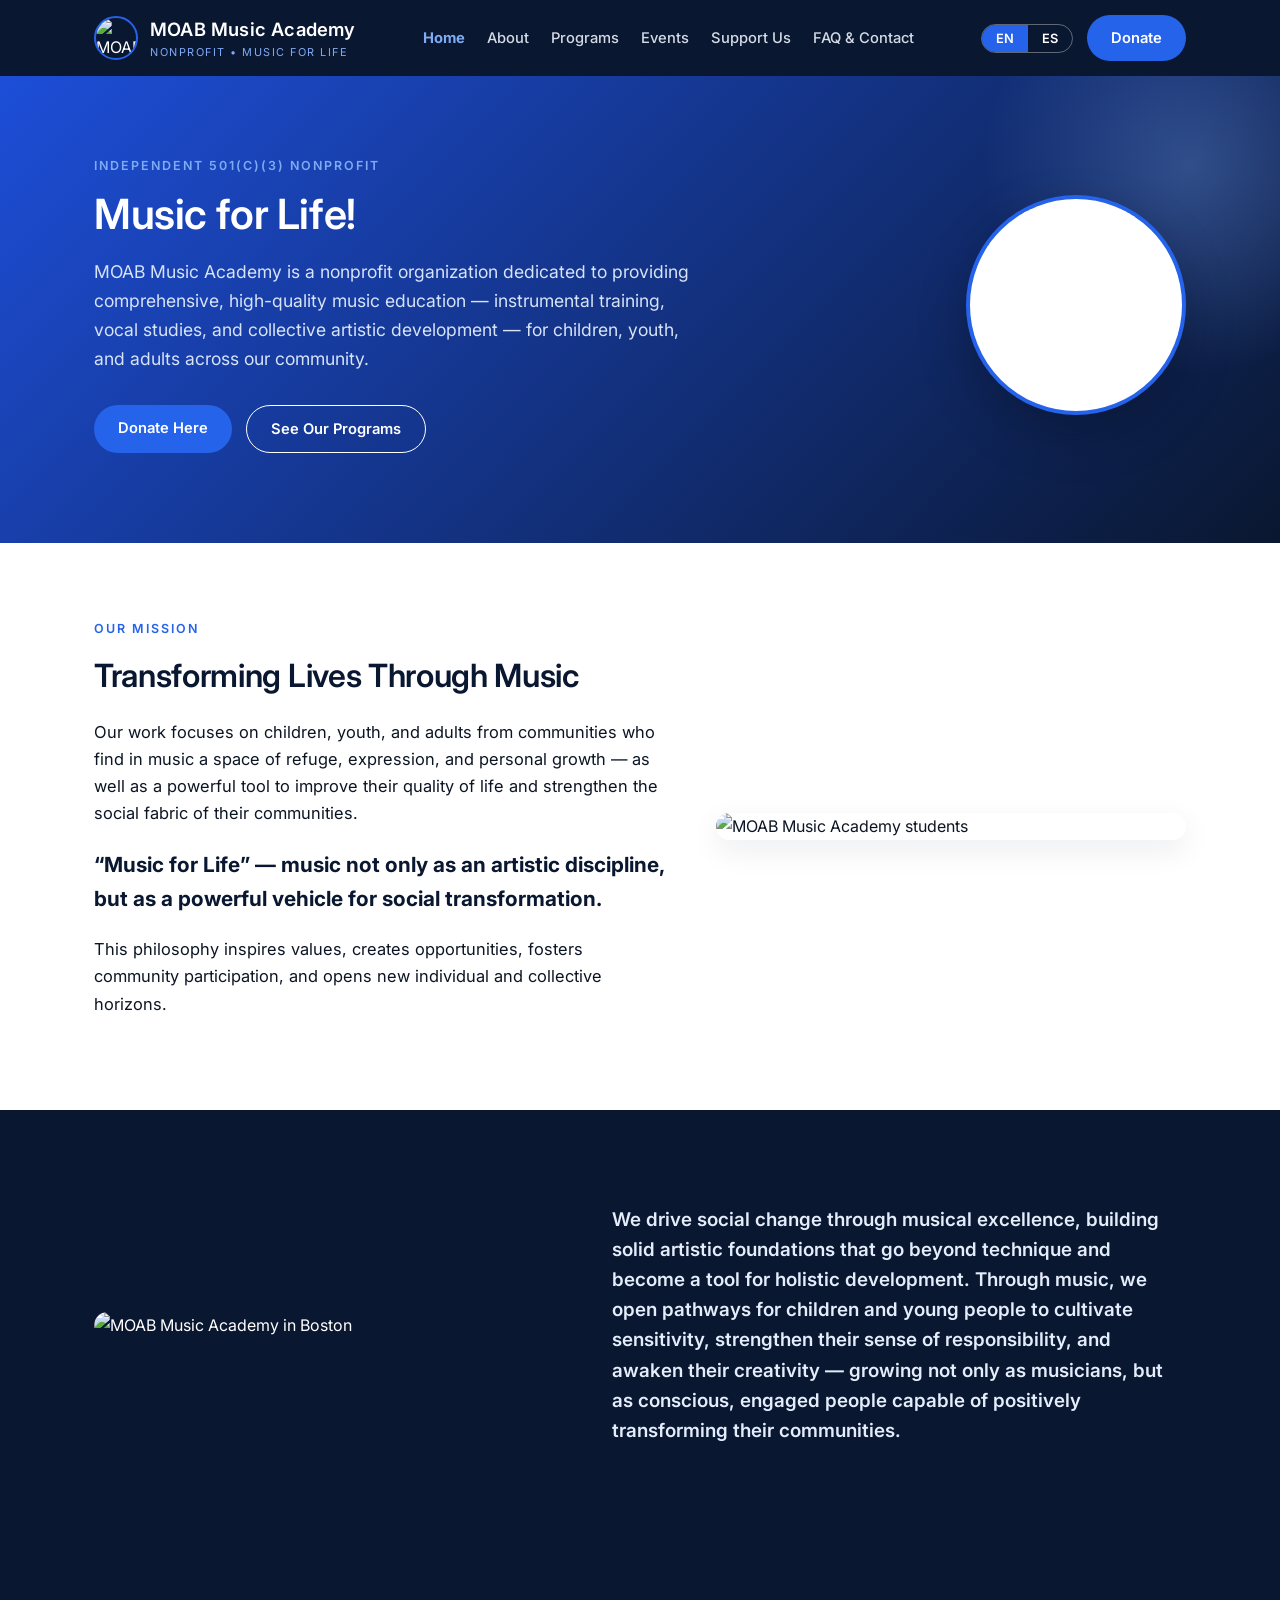
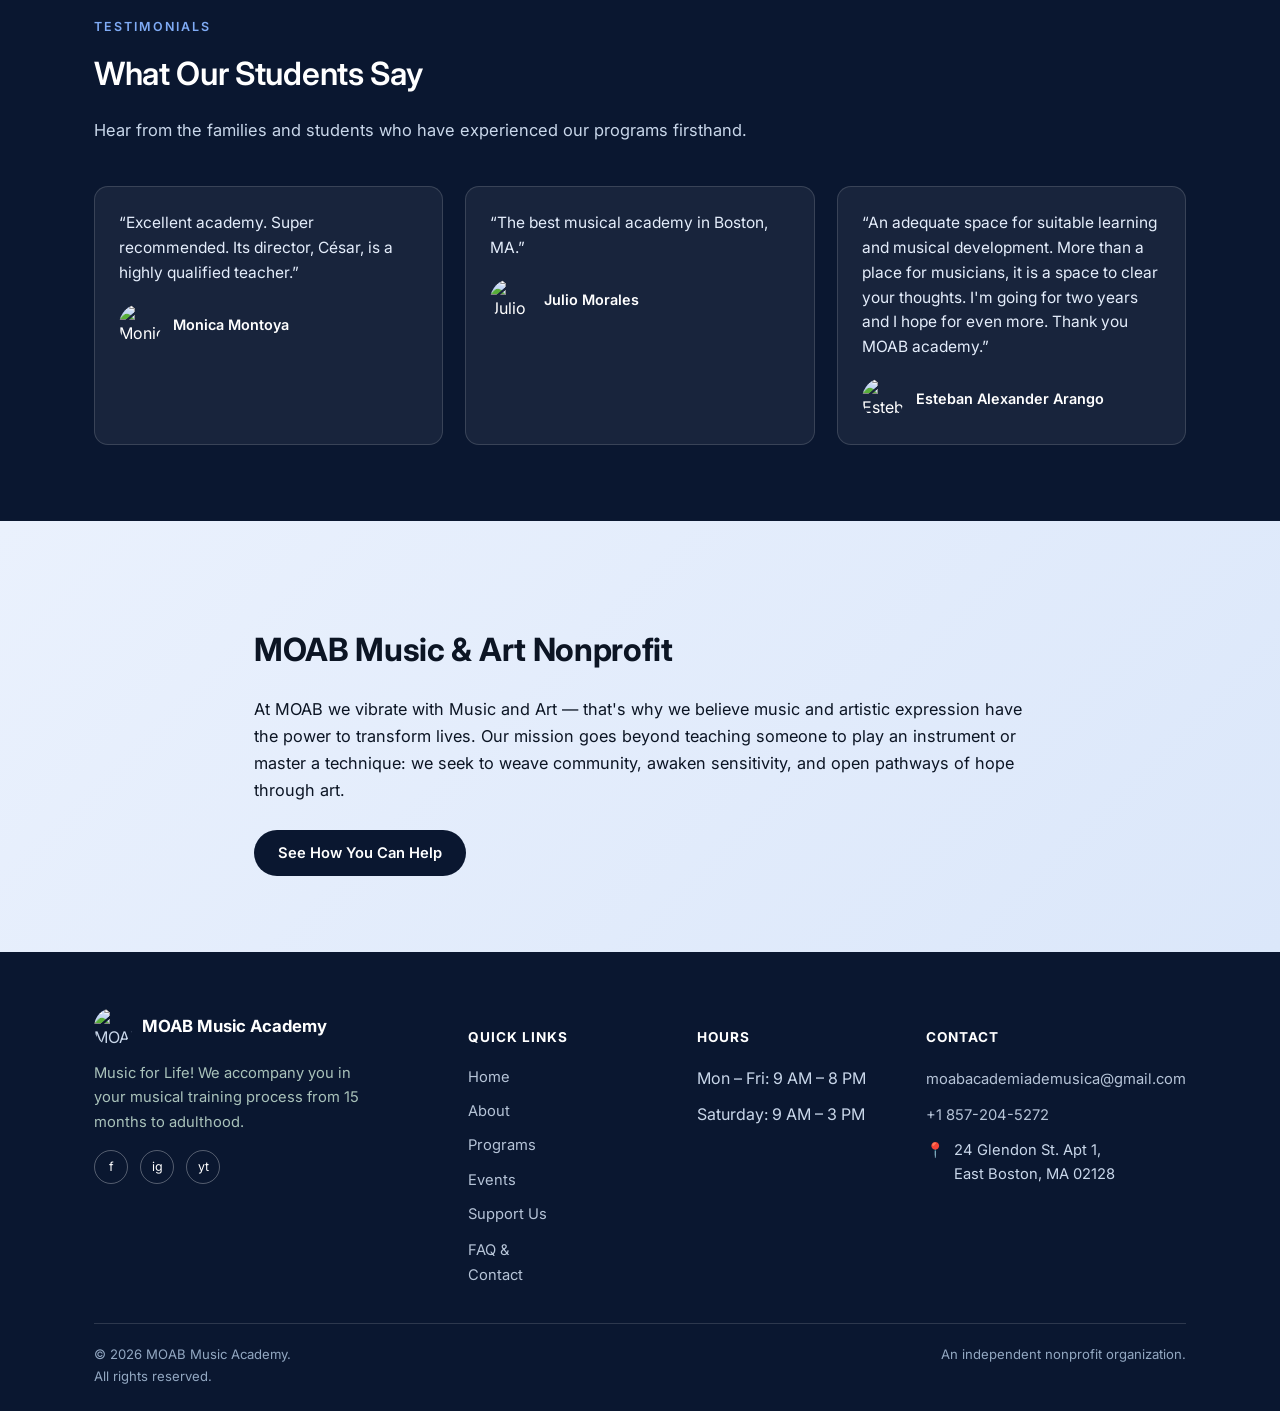
==== commit 0d7cb138: "Enlarge hero logo and move it beside the text Places the logo (220px) to the right of the headline o" ====
--- a/index.html
+++ b/index.html
@@ -43,19 +43,21 @@
 
 <section class="hero">
   <div class="wrap hero-inner">
+    <div class="hero-text">
+      <div class="eyebrow"><span data-i18n-en>Independent 501(c)(3) Nonprofit</span><span data-i18n-es>Organización Sin Fines de Lucro Independiente</span></div>
+      <h1><span data-i18n-en>Music for Life!</span><span data-i18n-es>¡Música para la Vida!</span></h1>
+      <p class="lead">
+        <span data-i18n-en>MOAB Music Academy is a nonprofit organization dedicated to providing comprehensive, high-quality music education — instrumental training, vocal studies, and collective artistic development — for children, youth, and adults across our community.</span>
+        <span data-i18n-es>MOAB academia de música es una organización sin fines de lucro dedicada a brindar educación musical integral y de alta calidad en formación instrumental, estudios vocales y procesos de desarrollo artístico colectivo, para niños, jóvenes y adultos de nuestra comunidad.</span>
+      </p>
+      <div class="hero-ctas">
+        <a class="btn btn-gold" href="https://www.zeffy.com/en-US/donation-form/donate-to-make-a-difference-20877" target="_blank" rel="noopener">
+          <span data-i18n-en>Donate Here</span><span data-i18n-es>Dona Aquí</span>
+        </a>
+        <a class="btn btn-outline" href="pages/programs.html"><span data-i18n-en>See Our Programs</span><span data-i18n-es>Ver Programas</span></a>
+      </div>
+    </div>
     <img class="hero-logo" src="https://moabacademiademusica.com/wp-content/uploads/2023/11/moab-academia-de-musica.png" alt="MOAB Music Academy logo">
-    <div class="eyebrow"><span data-i18n-en>Independent 501(c)(3) Nonprofit</span><span data-i18n-es>Organización Sin Fines de Lucro Independiente</span></div>
-    <h1><span data-i18n-en>Music for Life!</span><span data-i18n-es>¡Música para la Vida!</span></h1>
-    <p class="lead">
-      <span data-i18n-en>MOAB Music Academy is a nonprofit organization dedicated to providing comprehensive, high-quality music education — instrumental training, vocal studies, and collective artistic development — for children, youth, and adults across our community.</span>
-      <span data-i18n-es>MOAB academia de música es una organización sin fines de lucro dedicada a brindar educación musical integral y de alta calidad en formación instrumental, estudios vocales y procesos de desarrollo artístico colectivo, para niños, jóvenes y adultos de nuestra comunidad.</span>
-    </p>
-    <div class="hero-ctas">
-      <a class="btn btn-gold" href="https://www.zeffy.com/en-US/donation-form/donate-to-make-a-difference-20877" target="_blank" rel="noopener">
-        <span data-i18n-en>Donate Here</span><span data-i18n-es>Dona Aquí</span>
-      </a>
-      <a class="btn btn-outline" href="pages/programs.html"><span data-i18n-en>See Our Programs</span><span data-i18n-es>Ver Programas</span></a>
-    </div>
   </div>
 </section>
 
--- a/css/styles.css
+++ b/css/styles.css
@@ -88,10 +88,14 @@
   content:""; position:absolute; right:-120px; top:-120px; width:420px; height:420px;
   border-radius:50%; background:radial-gradient(circle, rgba(127,171,245,0.30), transparent 70%);
 }
-.hero-inner{position:relative; z-index:1; max-width:720px;}
+.hero-inner{
+  position:relative; z-index:1;
+  display:flex; align-items:center; justify-content:space-between; gap:48px;
+}
+.hero-text{max-width:640px;}
 .hero-logo{
-  width:84px; height:84px; border-radius:50%; border:3px solid var(--gold);
-  background:#fff; box-shadow:0 10px 26px rgba(6,14,32,0.35); margin-bottom:20px;
+  width:220px; height:220px; flex-shrink:0; border-radius:50%; border:4px solid var(--gold);
+  background:#fff; box-shadow:0 20px 45px rgba(6,14,32,0.35);
 }
 .eyebrow{
   color:var(--gold-light); text-transform:uppercase; letter-spacing:2px; font-size:0.78rem; font-weight:600;
@@ -303,6 +307,9 @@
   .page-hero{min-height:0; padding:48px 0;}
   .page-hero-inner{grid-template-columns:1fr;}
   .page-hero-media{order:-1; max-width:360px; margin:0 auto;}
+  .hero-inner{flex-direction:column; text-align:center;}
+  .hero-logo{width:140px; height:140px; order:-1;}
+  .hero-ctas{justify-content:center;}
   nav{
     display:none; position:absolute; top:100%; left:0; right:0; background:var(--teal-dark);
     flex-direction:column; align-items:flex-start; gap:0; padding:8px 24px 18px; box-shadow:var(--shadow);
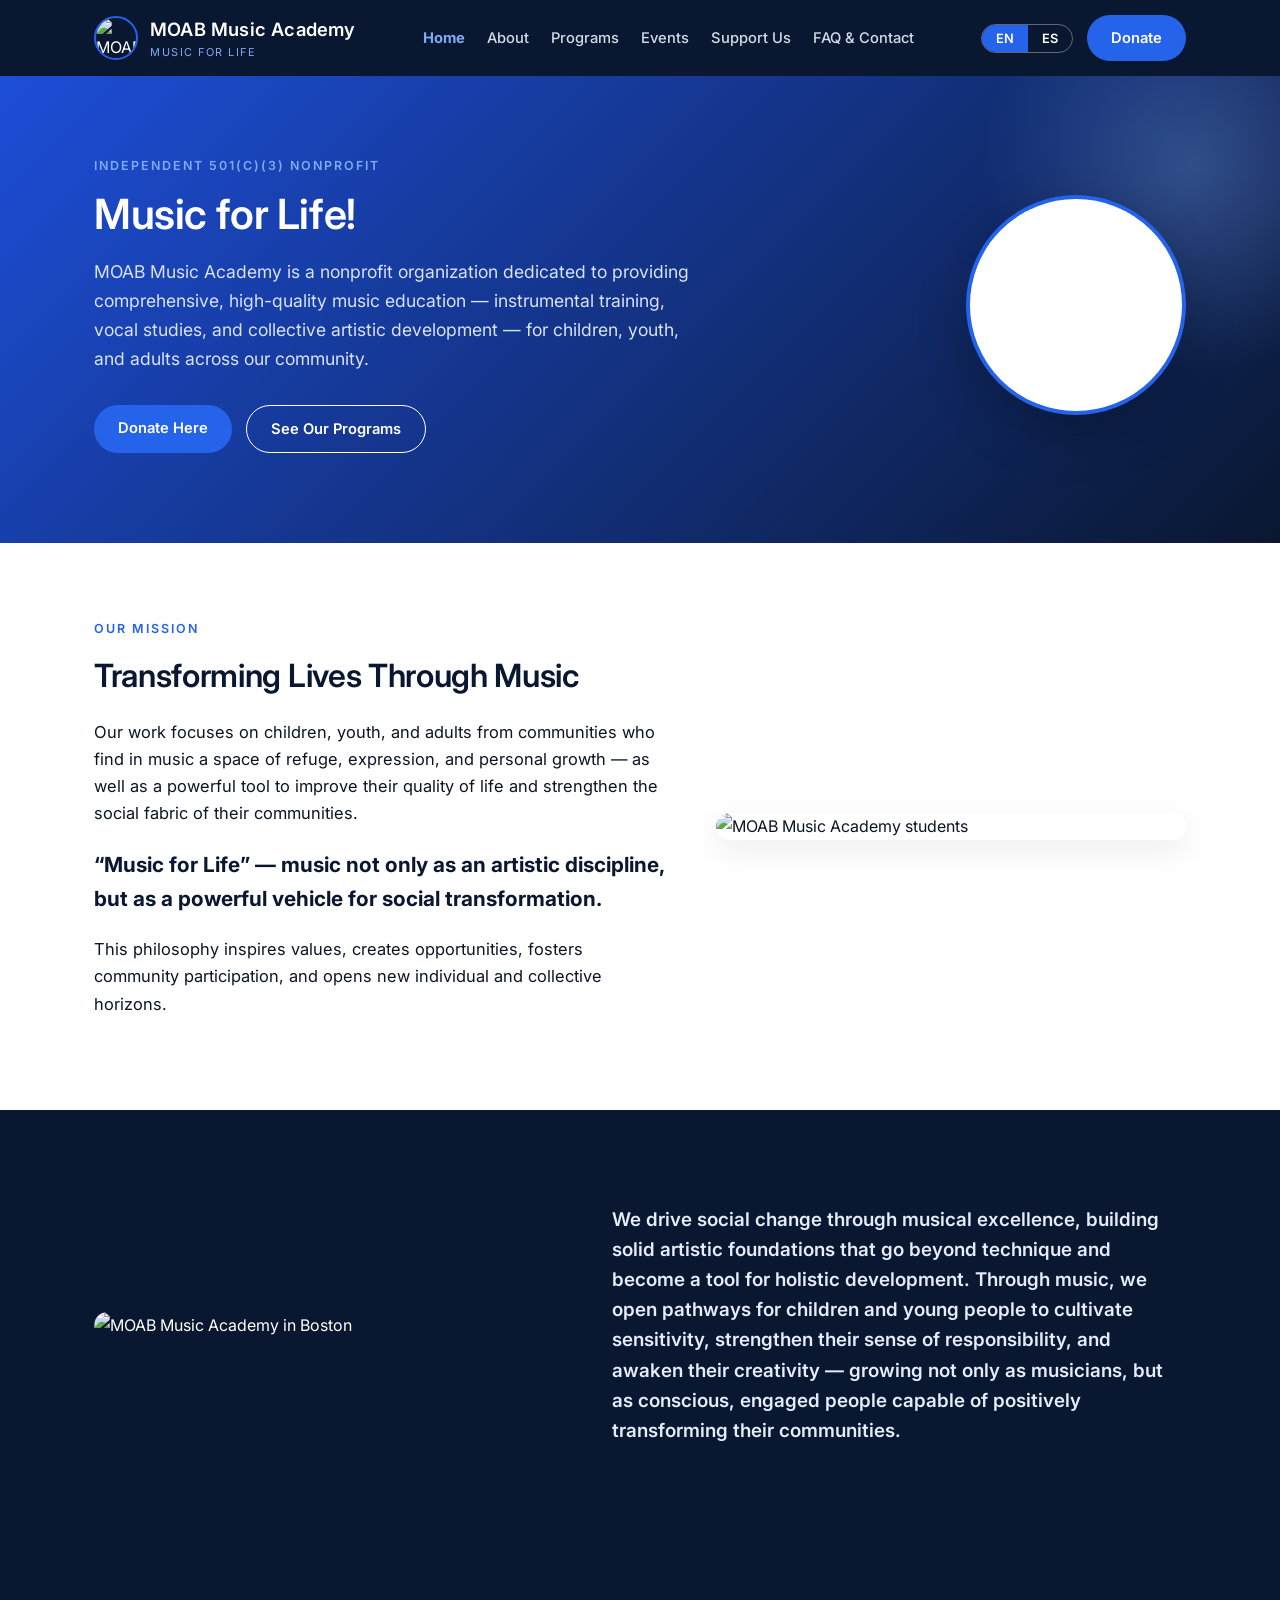
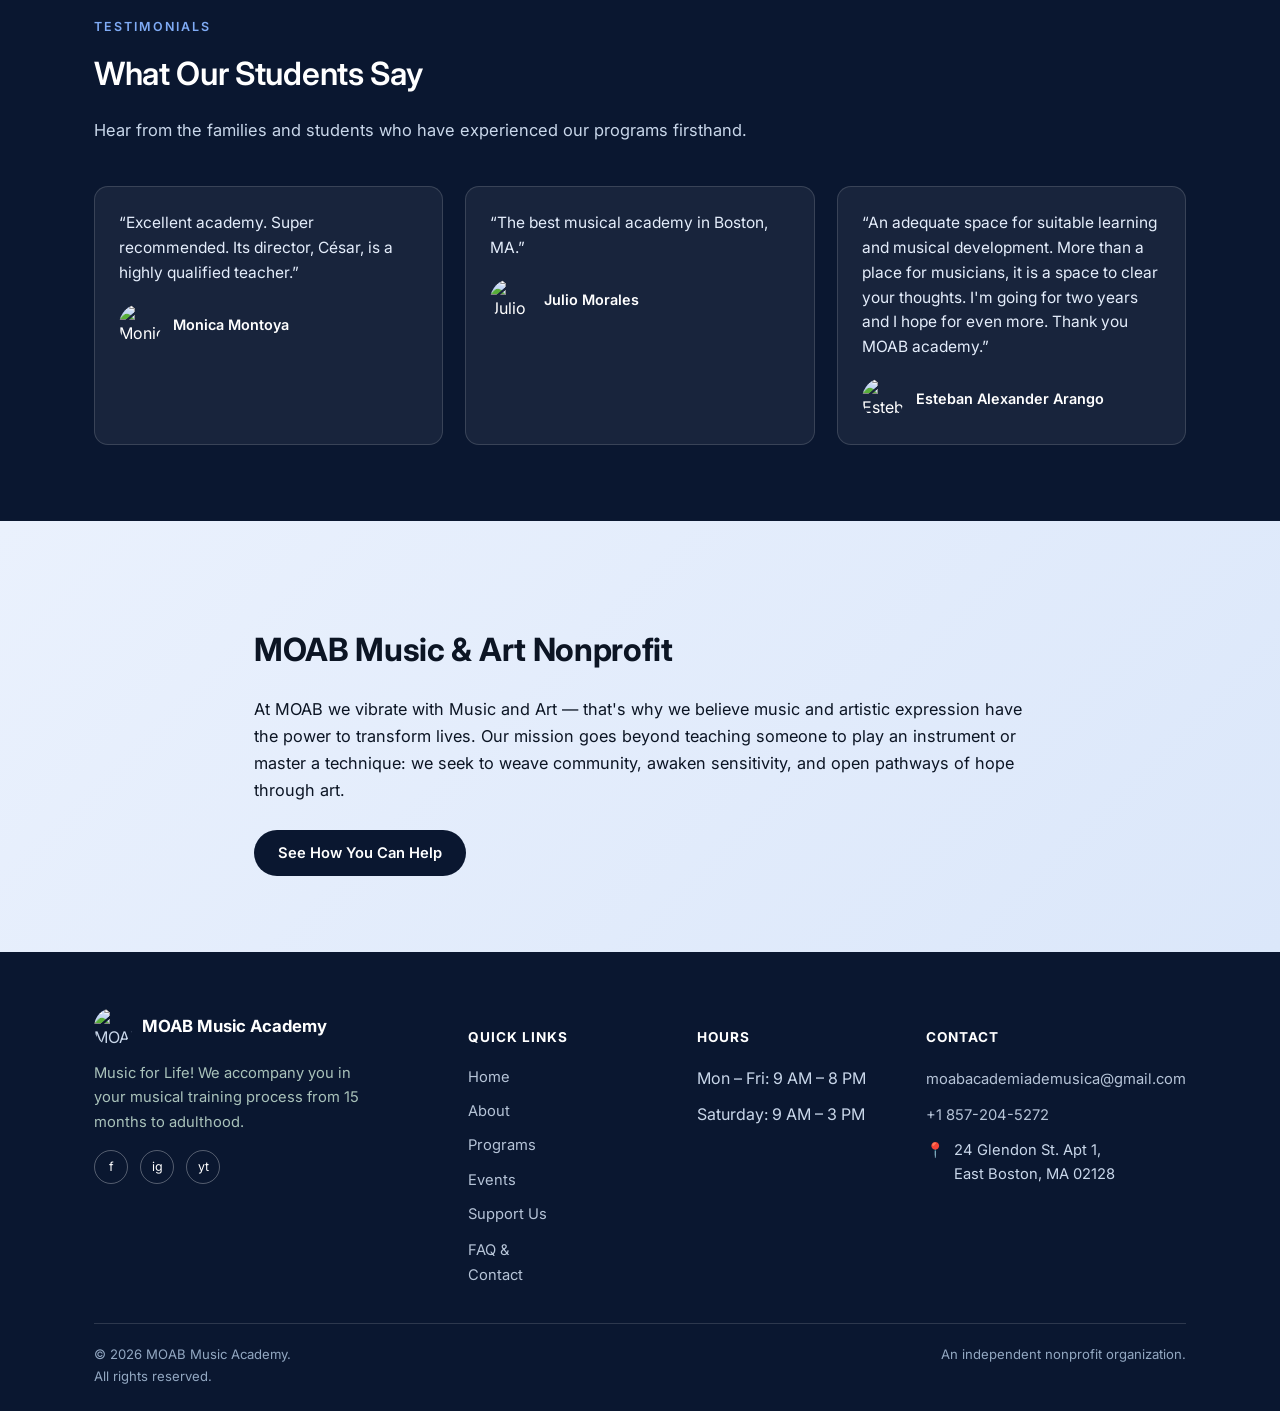
==== commit a886e2c2: "Fix Spanish header nav wrapping onto two lines The Spanish brand subtitle ("Sin fines de lucro • Mús" ====
--- a/index.html
+++ b/index.html
@@ -17,7 +17,7 @@
     <a class="brand-group" href="index.html">
       <img src="https://moabacademiademusica.com/wp-content/uploads/2023/11/moab-academia-de-musica.png" alt="MOAB Music Academy logo">
       <div class="brand">MOAB Music Academy
-        <small><span data-i18n-en>Nonprofit &bull; Music for Life</span><span data-i18n-es>Sin fines de lucro &bull; Música para la Vida</span></small>
+        <small><span data-i18n-en>Music for Life</span><span data-i18n-es>Música para la Vida</span></small>
       </div>
     </a>
     <nav id="siteNav">
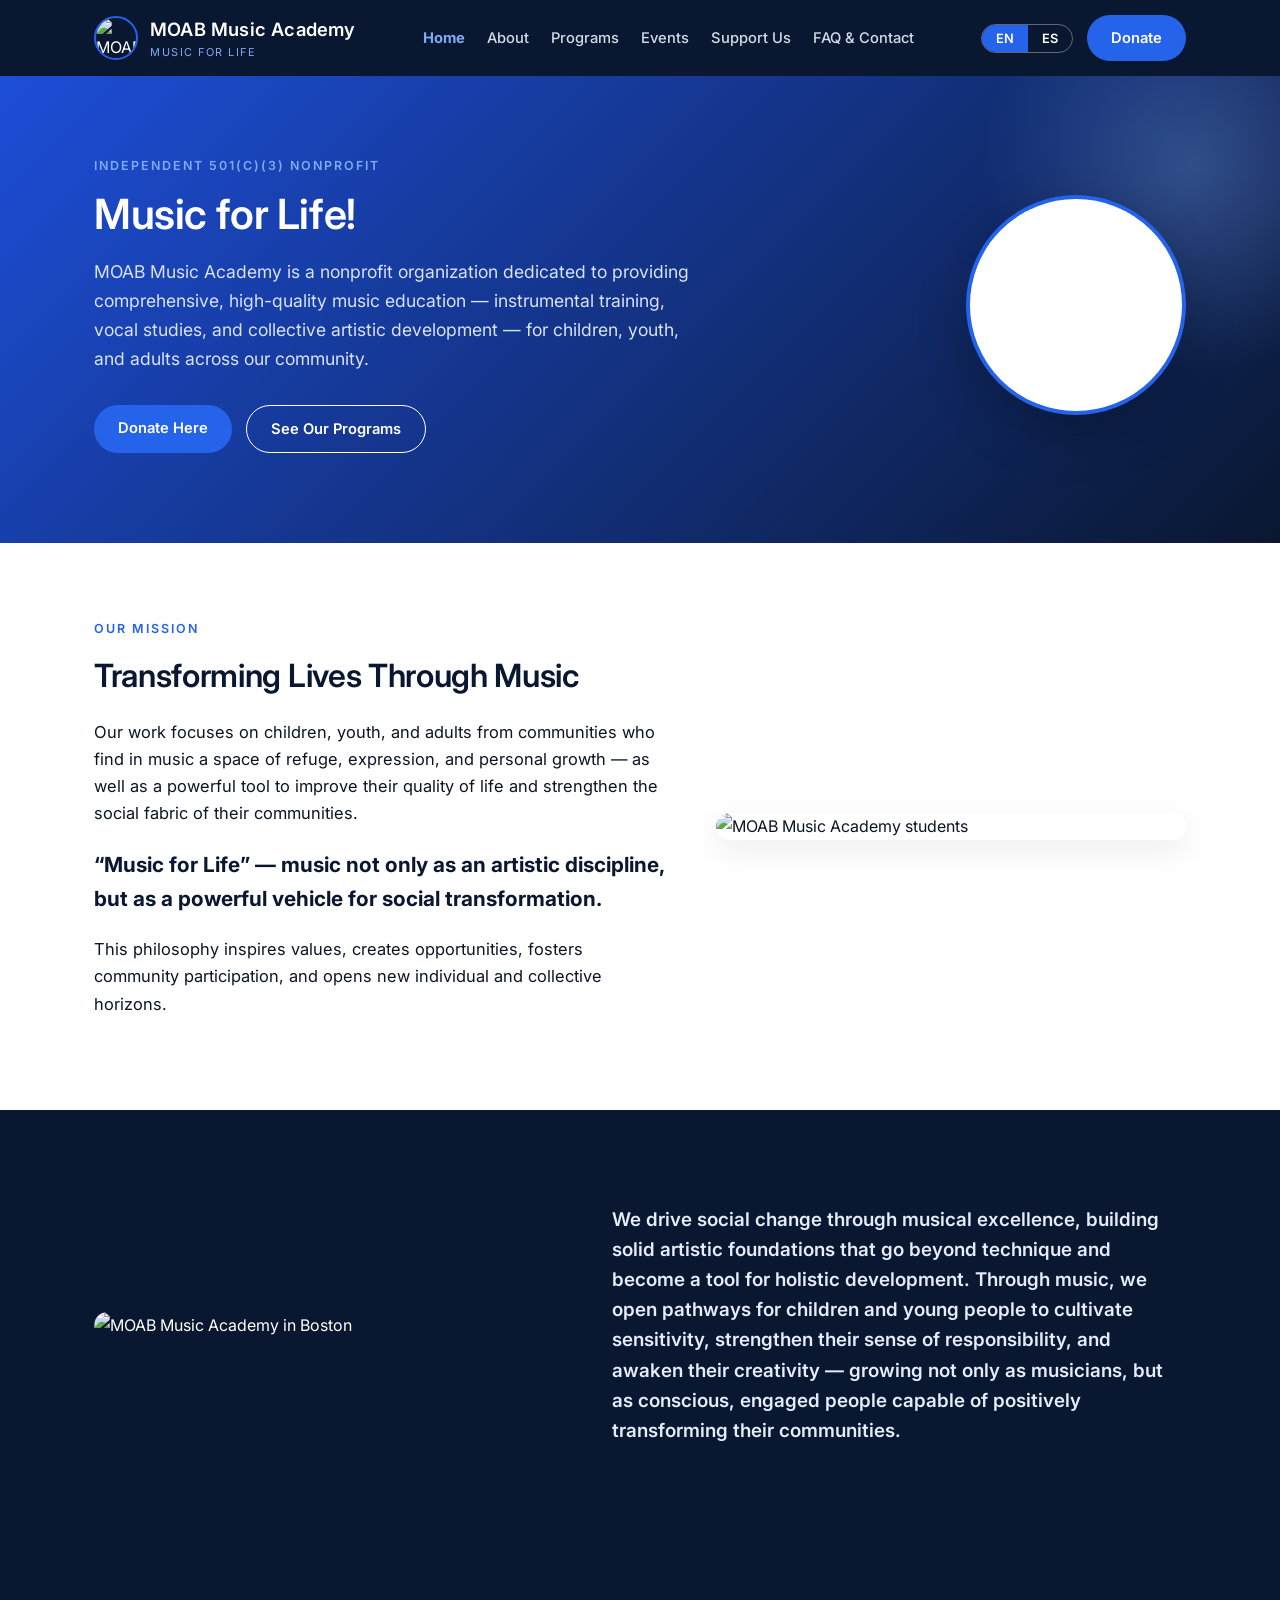
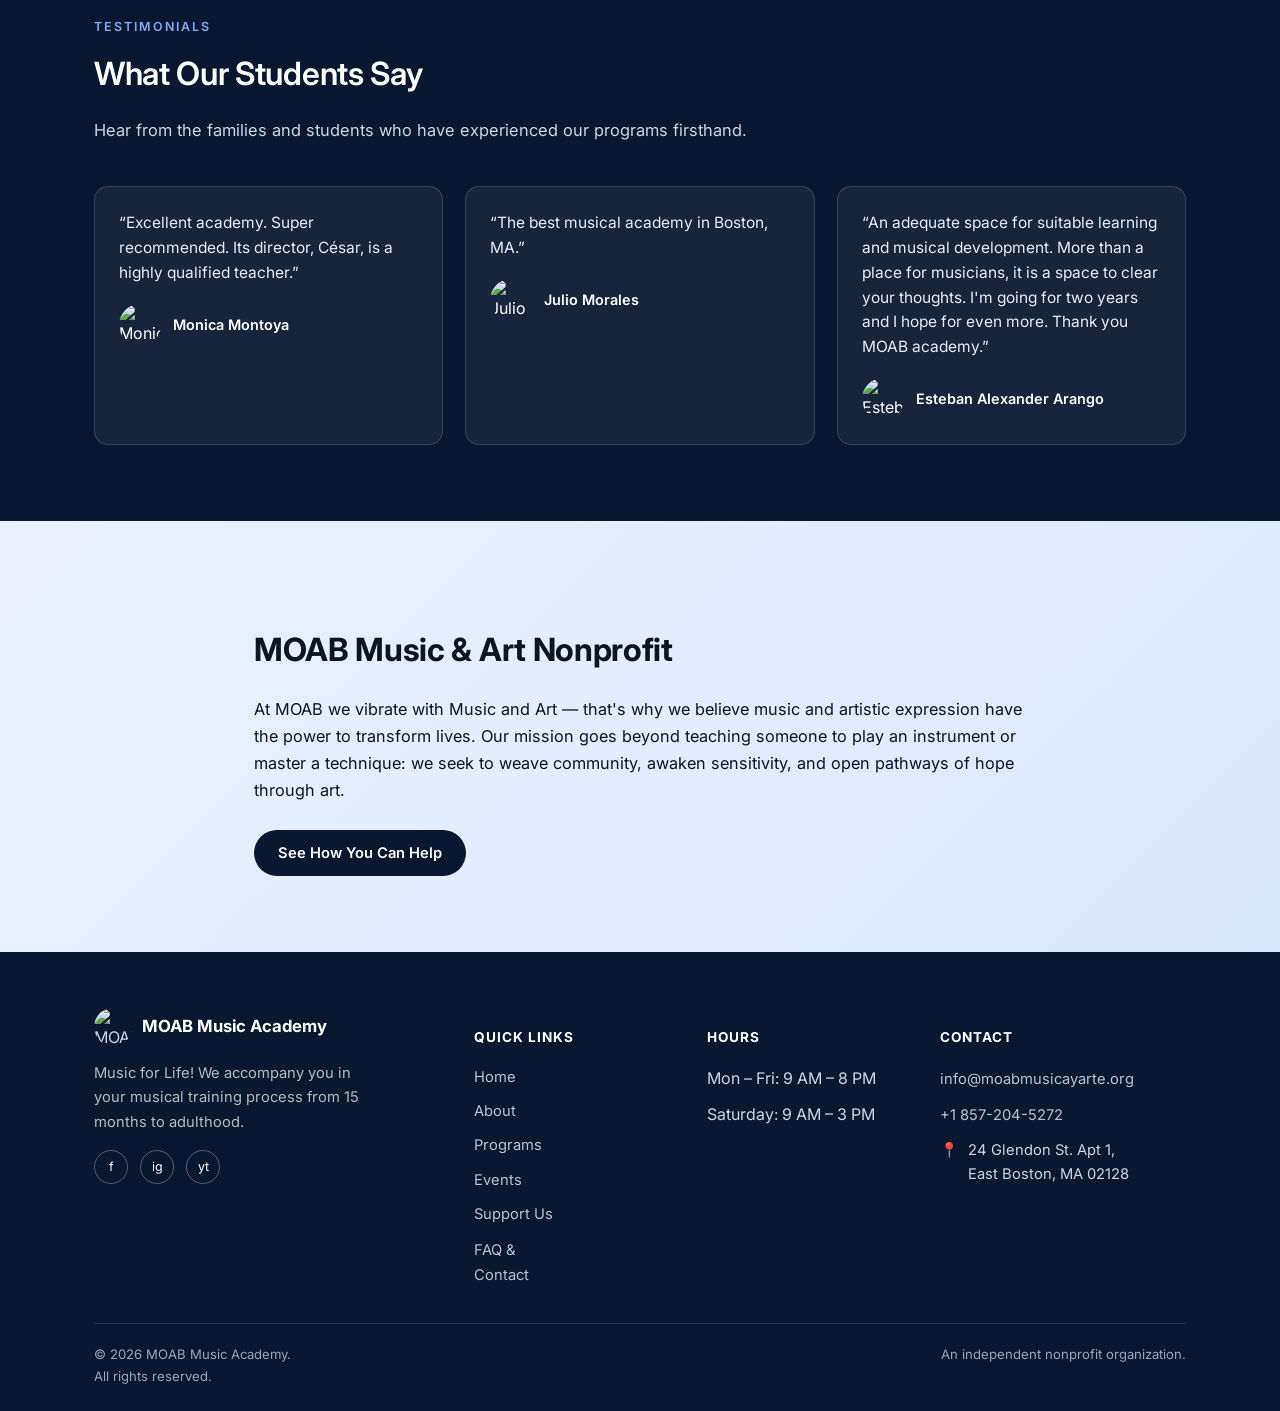
==== commit 3b87acf7: "Use info@moabmusicayarte.org as contact email on landing page Co-Authored-By: Claude Opus 5.5 <norep" ====
--- a/index.html
+++ b/index.html
@@ -193,7 +193,7 @@
       <div>
         <h4><span data-i18n-en>Contact</span><span data-i18n-es>Contacto</span></h4>
         <ul>
-          <li><a href="mailto:moabacademiademusica@gmail.com">moabacademiademusica@gmail.com</a></li>
+          <li><a href="mailto:info@moabmusicayarte.org">info@moabmusicayarte.org</a></li>
           <li><a href="tel:+18572045272">+1 857-204-5272</a></li>
           <li class="address-block">
             <span>&#128205;</span>
